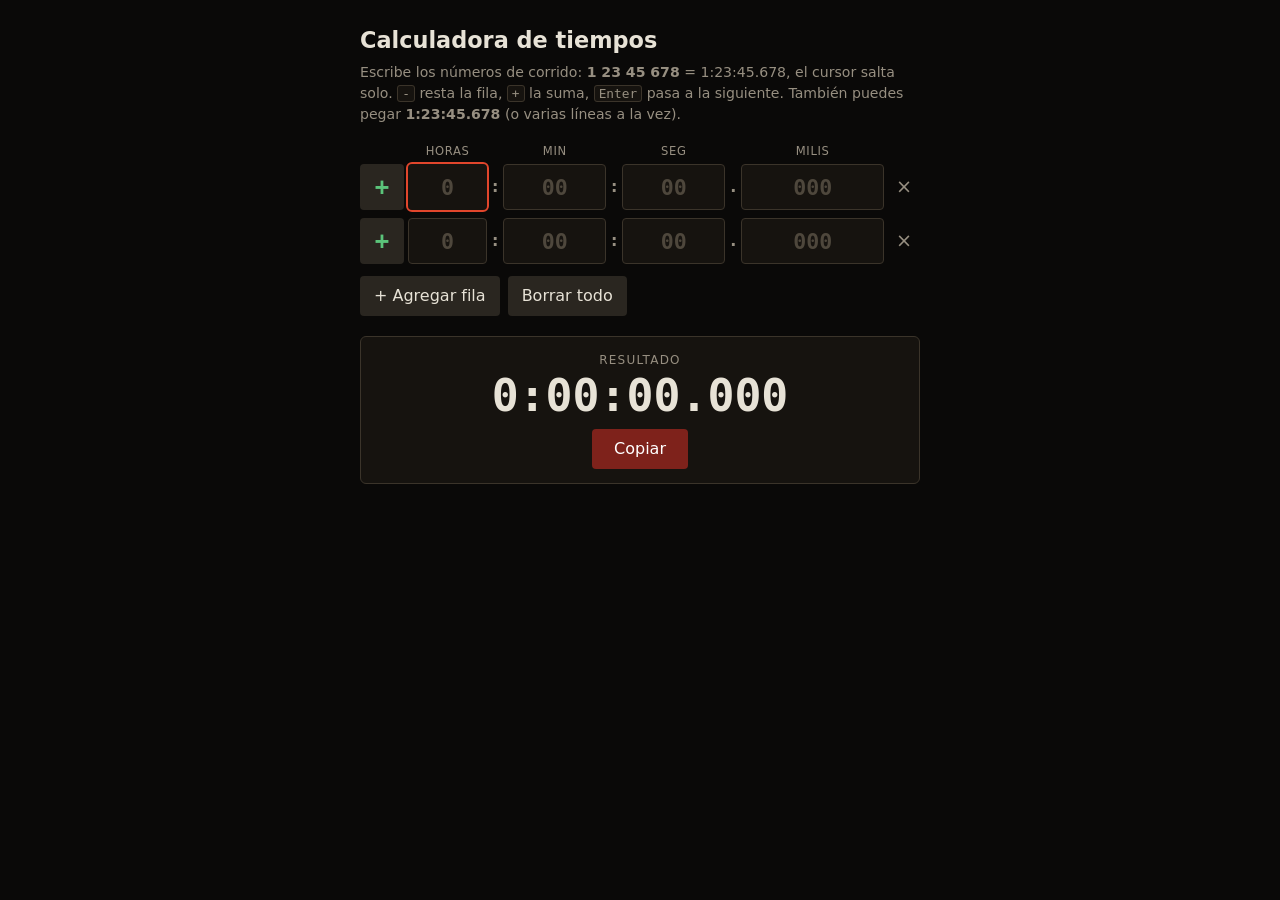
==== calc/index.html @ 0d4086e6 "Calculadora de tiempos para speedrun (calc/) Co-Authored-By: Claude Sonnet 5.5 <noreply@anthropic.co" ====
<!doctype html>
<html lang="es"><head><meta charset="utf-8"><title>Calculadora de tiempos - Ditman Cup</title>
<meta name="viewport" content="width=device-width, initial-scale=1"><meta name="robots" content="noindex">
<style>
:root { --bg: #0A0908; --panel: #16130F; --line: #3B342A; --ink: #E7E2D6; --mut: #978F81; --red: #E1462C; --dred: #7E221B; --green: #5BC47A; }
* { box-sizing: border-box; }
body { margin: 0; padding: 24px 16px 48px; background: var(--bg); color: var(--ink); font: 16px/1.5 system-ui, sans-serif; }
main { max-width: 560px; margin: 0 auto; }
h1 { margin: 0 0 4px; font-size: 1.4rem; }
p.help { margin: 0 0 18px; color: var(--mut); font-size: .88rem; }
kbd { font: .8rem Consolas, monospace; border: 1px solid var(--line); background: var(--panel); padding: 0 4px; border-radius: 3px; }
.row, .head { display: grid; grid-template-columns: 44px 1fr 8px 1.3fr 8px 1.3fr 8px 1.8fr 32px; align-items: center; gap: 4px; }
.row { margin-bottom: 8px; }
.head { color: var(--mut); font-size: .72rem; text-transform: uppercase; letter-spacing: .06em; text-align: center; margin-bottom: 4px; }
.row input { width: 100%; min-width: 0; height: 46px; text-align: center; background: var(--panel); color: var(--ink); border: 1px solid var(--line); border-radius: 4px; font: 700 1.35rem Consolas, ui-monospace, monospace; }
.row input:focus { outline: 2px solid var(--red); border-color: transparent; }
.row input::placeholder { color: #4E473C; }
.sep { text-align: center; color: var(--mut); font-weight: 700; }
button { font: inherit; cursor: pointer; border: 0; border-radius: 4px; color: var(--ink); background: #2A2620; }
button:focus-visible { outline: 2px solid var(--red); }
.op { height: 46px; font: 700 1.5rem Consolas, monospace; color: var(--green); }
.op.minus { color: var(--red); background: #2B1512; }
.del { height: 46px; color: var(--mut); background: transparent; font-size: 1.2rem; }
.actions { display: flex; gap: 8px; flex-wrap: wrap; margin: 12px 0 20px; }
.actions button { padding: 8px 14px; }
.total { border: 1px solid var(--line); background: var(--panel); border-radius: 6px; padding: 14px 16px; text-align: center; }
.total .lbl { color: var(--mut); font-size: .75rem; text-transform: uppercase; letter-spacing: .1em; }
.total .num { font: 700 2.8rem/1.2 Consolas, ui-monospace, monospace; font-variant-numeric: tabular-nums; overflow-wrap: anywhere; }
.total .num.neg { color: var(--red); }
.total button { padding: 8px 22px; background: var(--dred); color: #fff; margin-top: 6px; }
@media (max-width: 420px) { .row, .head { grid-template-columns: 38px 1fr 6px 1.3fr 6px 1.3fr 6px 1.7fr 24px; gap: 2px; } .row input { font-size: 1.1rem; } .total .num { font-size: 2.1rem; } }
</style></head>
<body><main>
<h1>Calculadora de tiempos</h1>
<p class="help">Escribe los números de corrido: <b>1 23 45 678</b> = 1:23:45.678, el cursor salta solo. <kbd>-</kbd> resta la fila, <kbd>+</kbd> la suma, <kbd>Enter</kbd> pasa a la siguiente. También puedes pegar <b>1:23:45.678</b> (o varias líneas a la vez).</p>

<div class="head"><span></span><span>Horas</span><span></span><span>Min</span><span></span><span>Seg</span><span></span><span>Milis</span><span></span></div>
<div id="rows"></div>

<div class="actions">
  <button type="button" id="add">+ Agregar fila</button>
  <button type="button" id="clear">Borrar todo</button>
</div>

<div class="total">
  <div class="lbl">Resultado</div>
  <div class="num" id="total" aria-live="polite">0:00:00.000</div>
  <button type="button" id="copy">Copiar</button>
</div>
</main>
<script>
(function () {
  var KEY = 'ditman.calc.rows';
  var MAX = [1, 2, 2, 3], PH = ['0', '00', '00', '000'], LBL = ['Horas', 'Minutos', 'Segundos', 'Milisegundos'];
  var host = document.getElementById('rows'), totalEl = document.getElementById('total');

  function rows() { return Array.prototype.slice.call(host.children); }
  function inputs(row) { return Array.prototype.slice.call(row.querySelectorAll('input')); }
  function setOp(row, minus) {
    var b = row.querySelector('.op');
    b.classList.toggle('minus', minus); b.textContent = minus ? '−' : '+';
    b.setAttribute('aria-label', minus ? 'Esta fila resta' : 'Esta fila suma');
    update();
  }

  function addRow(data) {
    var row = document.createElement('div'); row.className = 'row';
    var op = document.createElement('button'); op.type = 'button'; op.className = 'op'; op.tabIndex = -1;
    op.onclick = function () { setOp(row, !op.classList.contains('minus')); };
    row.appendChild(op);
    MAX.forEach(function (max, i) {
      if (i) { var sp = document.createElement('span'); sp.className = 'sep'; sp.textContent = i === 3 ? '.' : ':'; row.appendChild(sp); }
      var inp = document.createElement('input');
      inp.type = 'text'; inp.inputMode = 'numeric'; inp.autocomplete = 'off'; inp.placeholder = PH[i];
      inp.setAttribute('aria-label', LBL[i]);
      if (data && data.v) inp.value = data.v[i] || '';
      // seleccionar al instante (sin esperar) para no pisar lo que se escribe rapido; mouseup no debe deshacer la seleccion
      inp.addEventListener('focus', function () { inp.select(); });
      inp.addEventListener('mouseup', function (e) { e.preventDefault(); });
      inp.addEventListener('input', function () { onInput(row, inp, i); });
      inp.addEventListener('keydown', function (e) { onKey(e, row, inp, i); });
      inp.addEventListener('blur', function () { pad(inp, i); });
      inp.addEventListener('paste', function (e) { onPaste(e, row); });
      row.appendChild(inp);
    });
    var del = document.createElement('button'); del.type = 'button'; del.className = 'del'; del.textContent = '×'; del.tabIndex = -1;
    del.setAttribute('aria-label', 'Quitar fila');
    del.onclick = function () {
      if (rows().length > 1) row.remove(); else inputs(row).forEach(function (x) { x.value = ''; });
      update();
    };
    row.appendChild(del);
    host.appendChild(row);
    setOp(row, !!(data && data.m));
    return row;
  }

  // Los milisegundos son decimales (5 = .500); minutos y segundos son enteros (5 = 05)
  function pad(inp, i) {
    if (inp.value === '') return;
    if (i === 3) inp.value = (inp.value + '000').slice(0, 3);
    else if (i > 0 && inp.value.length < 2) inp.value = '0' + inp.value;
    update();
  }

  function focusField(rowIndex, i) {
    var r = rows()[rowIndex];
    if (r) inputs(r)[i].focus();
  }
  function next(row, i) {
    var idx = rows().indexOf(row);
    if (i < 3) { focusField(idx, i + 1); return; }
    if (idx === rows().length - 1) addRow();
    focusField(idx + 1, 0);
  }
  function prev(row, i) {
    var idx = rows().indexOf(row);
    if (i > 0) focusField(idx, i - 1); else if (idx > 0) focusField(idx - 1, 3);
  }

  function onInput(row, inp, i) {
    var raw = inp.value;
    if (/[-−]/.test(raw)) setOp(row, true); else if (/\+/.test(raw)) setOp(row, false);
    var sep = /[:.,; ]$/.test(raw);
    var all = raw.replace(/\D/g, ''), v = all.slice(0, MAX[i]), rest = all.slice(MAX[i]);
    inp.value = v;
    update();
    // si llegan varios digitos de golpe (teclado del celular, dictado), el sobrante sigue en el campo siguiente
    if (rest) {
      next(row, i);
      var a = document.activeElement, r = a.parentNode;
      a.value = rest; onInput(r, a, inputs(r).indexOf(a));
      return;
    }
    if (sep) { if (v !== '') { pad(inp, i); next(row, i); } return; }
    // 6-9 no pueden ser la decena de minutos o segundos: se completa solo (7 -> 07)
    if ((i === 1 || i === 2) && v.length === 1 && Number(v) > 5) { pad(inp, i); next(row, i); return; }
    if (v.length === MAX[i]) next(row, i);
  }

  function onKey(e, row, inp, i) {
    var idx = rows().indexOf(row);
    if (e.key === '-' || e.key === '+') { e.preventDefault(); setOp(row, e.key === '-'); }
    else if (e.key === 'Enter') { e.preventDefault(); pad(inp, i); next(row, 3); }
    else if (e.key === 'Backspace' && inp.value === '') { e.preventDefault(); prev(row, i); }
    else if (e.key === 'ArrowUp') { e.preventDefault(); focusField(idx - 1, i); }
    else if (e.key === 'ArrowDown') { e.preventDefault(); focusField(idx + 1, i); }
  }

  // Acepta 1:23:45.678, 23:45.67, 45.5, "1h 23m 45s 678ms", con + o - delante
  function parse(text) {
    var t = text.trim(), minus = /^[-−]/.test(t);
    t = t.replace(/^[-−+]\s*/, '');
    var m = t.match(/^(?:(\d+)\s*h)?\s*(?:(\d+)\s*m(?!s))?\s*(?:(\d+)\s*s)?\s*(?:(\d+)\s*ms)?$/i);
    var h, mi, s, ms;
    if (m && t) { h = m[1]; mi = m[2]; s = m[3]; ms = m[4] ? ('00' + m[4]).slice(-3) : ''; }
    else {
      m = t.match(/^(?:(?:(\d+):)?(\d{1,2}):)?(\d{1,2})(?:[.,](\d+))?$/);
      if (!m) return null;
      h = m[1]; mi = m[2]; s = m[3]; ms = m[4] ? (m[4] + '000').slice(0, 3) : '';
    }
    var two = function (x) { return ('0' + (x || '0')).slice(-2); };
    return { m: minus, v: [String(Number(h || 0)), two(mi), two(s), ms || '000'] };
  }

  function onPaste(e, row) {
    var text = (e.clipboardData || window.clipboardData).getData('text');
    if (!/[:.,hms\n]/i.test(text)) return; // un número suelto se pega normal en el campo
    var list = text.split(/[\r\n]+/).map(function (l) { return l.trim(); }).filter(Boolean).map(parse).filter(Boolean);
    if (!list.length) return;
    e.preventDefault();
    var idx = rows().indexOf(row);
    list.forEach(function (d, k) {
      var r = rows()[idx + k] || addRow();
      inputs(r).forEach(function (x, i) { x.value = d.v[i]; });
      setOp(r, d.m);
    });
    var after = idx + list.length;
    if (!rows()[after]) addRow();
    focusField(after, 0);
  }

  function rowMs(row) {
    var f = inputs(row).map(function (x) { return x.value; });
    return Number(f[0] || 0) * 3600000 + Number(f[1] || 0) * 60000 + Number(f[2] || 0) * 1000 + Number((f[3] + '000').slice(0, 3));
  }
  function format(ms) {
    var neg = ms < 0; ms = Math.abs(ms);
    var h = Math.floor(ms / 3600000), m = Math.floor(ms % 3600000 / 60000), s = Math.floor(ms % 60000 / 1000), z = ms % 1000;
    return (neg ? '−' : '') + h + ':' + ('0' + m).slice(-2) + ':' + ('0' + s).slice(-2) + '.' + ('00' + z).slice(-3);
  }
  function update() {
    var sum = rows().reduce(function (a, r) { return a + (r.querySelector('.op').classList.contains('minus') ? -1 : 1) * rowMs(r); }, 0);
    totalEl.textContent = format(sum);
    totalEl.classList.toggle('neg', sum < 0);
    try {
      localStorage.setItem(KEY, JSON.stringify(rows().map(function (r) {
        return { m: r.querySelector('.op').classList.contains('minus'), v: inputs(r).map(function (x) { return x.value; }) };
      })));
    } catch (e) {}
  }

  document.getElementById('add').onclick = function () { inputs(addRow())[0].focus(); };
  document.getElementById('clear').onclick = function () {
    host.innerHTML = ''; addRow(); addRow(); focusField(0, 0);
  };
  var copy = document.getElementById('copy');
  copy.onclick = function () {
    var done = function (ok) { copy.textContent = ok ? 'Copiado' : 'No se pudo copiar'; setTimeout(function () { copy.textContent = 'Copiar'; }, 1500); };
    try { navigator.clipboard.writeText(totalEl.textContent.replace('−', '-')).then(function () { done(true); }, function () { done(false); }); } catch (e) { done(false); }
  };

  var saved = null;
  try { saved = JSON.parse(localStorage.getItem(KEY) || 'null'); } catch (e) {}
  if (saved && saved.length) saved.forEach(addRow); else { addRow(); addRow(); }
  focusField(0, 0);
})();
</script>
</body></html>
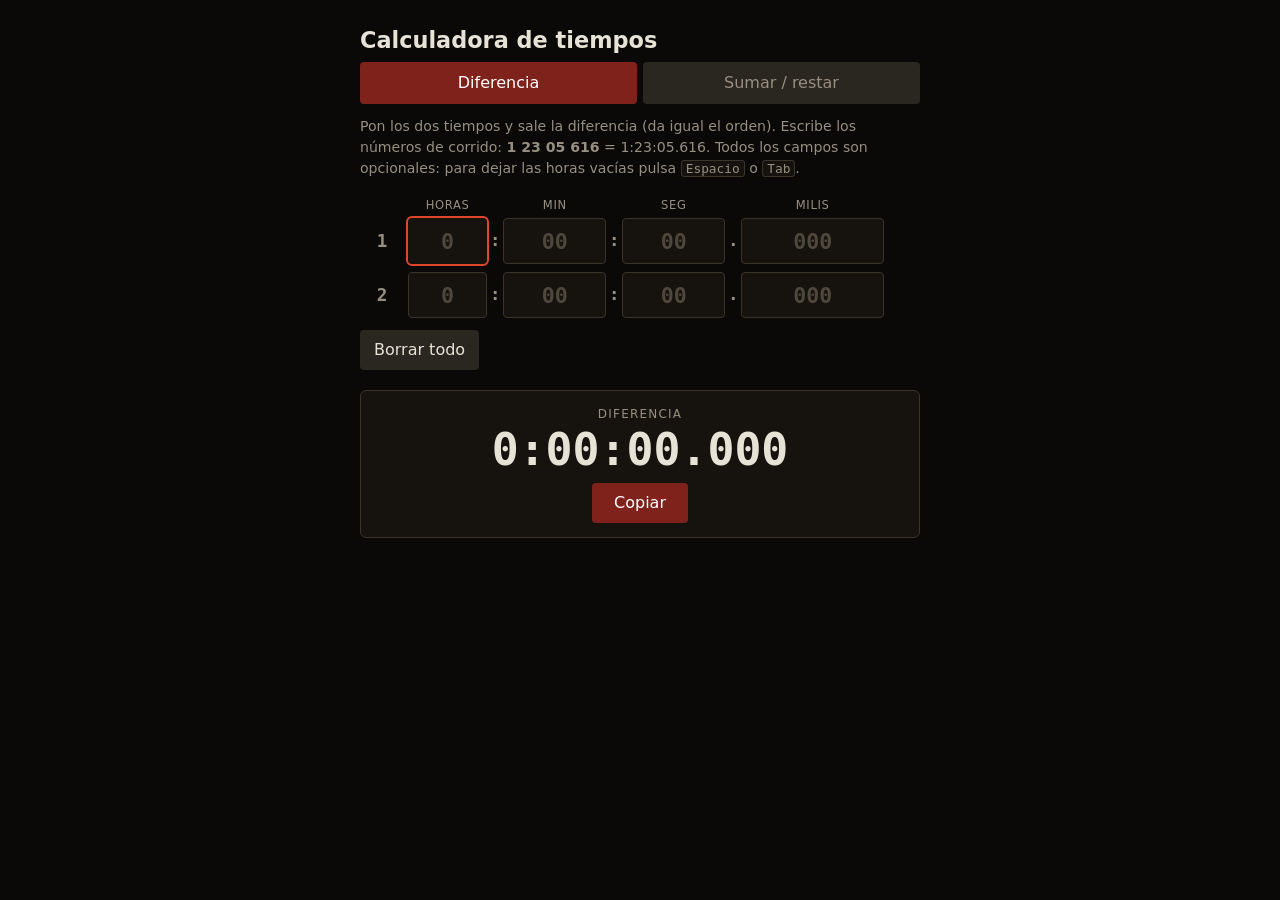
==== commit 45e5d9c4: "Calculadora: modo Diferencia entre dos tiempos (por defecto) Co-Authored-By: Claude Sonnet 5.5 <nore" ====
--- a/calc/index.html
+++ b/calc/index.html
@@ -20,6 +20,11 @@
 button:focus-visible { outline: 2px solid var(--red); }
 .op { height: 46px; font: 700 1.5rem Consolas, monospace; color: var(--green); }
 .op.minus { color: var(--red); background: #2B1512; }
+.tabs { display: flex; gap: 6px; margin: 0 0 12px; }
+.tabs button { flex: 1; padding: 9px 8px; color: var(--mut); }
+.tabs button[aria-selected="true"] { background: var(--dred); color: #fff; }
+body.diff .op { color: var(--mut); background: transparent; font-size: 1.1rem; cursor: default; }
+body.diff .del, body.diff #add, body.diff .only-sum, body:not(.diff) .only-diff { display: none; }
 .del { height: 46px; color: var(--mut); background: transparent; font-size: 1.2rem; }
 .actions { display: flex; gap: 8px; flex-wrap: wrap; margin: 12px 0 20px; }
 .actions button { padding: 8px 14px; }
@@ -32,7 +37,12 @@
 </style></head>
 <body><main>
 <h1>Calculadora de tiempos</h1>
-<p class="help">Escribe los números de corrido: <b>1 23 45 678</b> = 1:23:45.678, el cursor salta solo. <kbd>-</kbd> resta la fila, <kbd>+</kbd> la suma, <kbd>Enter</kbd> pasa a la siguiente. También puedes pegar <b>1:23:45.678</b> (o varias líneas a la vez).</p>
+<div class="tabs" role="tablist">
+  <button type="button" role="tab" id="tab-diff">Diferencia</button>
+  <button type="button" role="tab" id="tab-sum">Sumar / restar</button>
+</div>
+<p class="help only-diff">Pon los dos tiempos y sale la diferencia (da igual el orden). Escribe los números de corrido: <b>1 23 05 616</b> = 1:23:05.616. Todos los campos son opcionales: para dejar las horas vacías pulsa <kbd>Espacio</kbd> o <kbd>Tab</kbd>.</p>
+<p class="help only-sum">Escribe los números de corrido: <b>1 23 45 678</b> = 1:23:45.678, el cursor salta solo. <kbd>-</kbd> resta la fila, <kbd>+</kbd> la suma, <kbd>Enter</kbd> pasa a la siguiente. También puedes pegar <b>1:23:45.678</b> (o varias líneas a la vez).</p>
 
 <div class="head"><span></span><span>Horas</span><span></span><span>Min</span><span></span><span>Seg</span><span></span><span>Milis</span><span></span></div>
 <div id="rows"></div>
@@ -43,21 +53,23 @@
 </div>
 
 <div class="total">
-  <div class="lbl">Resultado</div>
+  <div class="lbl" id="lbl">Diferencia</div>
   <div class="num" id="total" aria-live="polite">0:00:00.000</div>
   <button type="button" id="copy">Copiar</button>
 </div>
 </main>
 <script>
 (function () {
-  var KEY = 'ditman.calc.rows';
+  var KEYS = { sum: 'ditman.calc.rows', diff: 'ditman.calc.diff' }, MODEKEY = 'ditman.calc.mode', diff = true;
   var MAX = [1, 2, 2, 3], PH = ['0', '00', '00', '000'], LBL = ['Horas', 'Minutos', 'Segundos', 'Milisegundos'];
+  var loading = false;
   var host = document.getElementById('rows'), totalEl = document.getElementById('total');
 
   function rows() { return Array.prototype.slice.call(host.children); }
   function inputs(row) { return Array.prototype.slice.call(row.querySelectorAll('input')); }
   function setOp(row, minus) {
     var b = row.querySelector('.op');
+    if (diff) { b.classList.remove('minus'); b.textContent = rows().indexOf(row) + 1; b.setAttribute('aria-label', 'Tiempo ' + b.textContent); update(); return; }
     b.classList.toggle('minus', minus); b.textContent = minus ? '−' : '+';
     b.setAttribute('aria-label', minus ? 'Esta fila resta' : 'Esta fila suma');
     update();
@@ -66,7 +78,7 @@
   function addRow(data) {
     var row = document.createElement('div'); row.className = 'row';
     var op = document.createElement('button'); op.type = 'button'; op.className = 'op'; op.tabIndex = -1;
-    op.onclick = function () { setOp(row, !op.classList.contains('minus')); };
+    op.onclick = function () { if (!diff) setOp(row, !op.classList.contains('minus')); };
     row.appendChild(op);
     MAX.forEach(function (max, i) {
       if (i) { var sp = document.createElement('span'); sp.className = 'sep'; sp.textContent = i === 3 ? '.' : ':'; row.appendChild(sp); }
@@ -110,7 +122,7 @@
   function next(row, i) {
     var idx = rows().indexOf(row);
     if (i < 3) { focusField(idx, i + 1); return; }
-    if (idx === rows().length - 1) addRow();
+    if (idx === rows().length - 1) { if (diff) return; addRow(); }
     focusField(idx + 1, 0);
   }
   function prev(row, i) {
@@ -129,10 +141,12 @@
     if (rest) {
       next(row, i);
       var a = document.activeElement, r = a.parentNode;
+      if (a === inp) return; // no hay mas campos
       a.value = rest; onInput(r, a, inputs(r).indexOf(a));
       return;
     }
-    if (sep) { if (v !== '') { pad(inp, i); next(row, i); } return; }
+    // espacio, punto o dos puntos: pasa al siguiente (en un campo vacio sirve para saltarlo)
+    if (sep) { pad(inp, i); next(row, i); return; }
     // 6-9 no pueden ser la decena de minutos o segundos: se completa solo (7 -> 07)
     if ((i === 1 || i === 2) && v.length === 1 && Number(v) > 5) { pad(inp, i); next(row, i); return; }
     if (v.length === MAX[i]) next(row, i);
@@ -171,12 +185,13 @@
     e.preventDefault();
     var idx = rows().indexOf(row);
     list.forEach(function (d, k) {
-      var r = rows()[idx + k] || addRow();
+      var r = rows()[idx + k] || (diff ? null : addRow());
+      if (!r) return;
       inputs(r).forEach(function (x, i) { x.value = d.v[i]; });
       setOp(r, d.m);
     });
     var after = idx + list.length;
-    if (!rows()[after]) addRow();
+    if (!rows()[after] && !diff) addRow();
     focusField(after, 0);
   }
 
@@ -190,11 +205,14 @@
     return (neg ? '−' : '') + h + ':' + ('0' + m).slice(-2) + ':' + ('0' + s).slice(-2) + '.' + ('00' + z).slice(-3);
   }
   function update() {
-    var sum = rows().reduce(function (a, r) { return a + (r.querySelector('.op').classList.contains('minus') ? -1 : 1) * rowMs(r); }, 0);
+    var list = rows();
+    var sum = diff ? Math.abs((list[0] ? rowMs(list[0]) : 0) - (list[1] ? rowMs(list[1]) : 0))
+      : list.reduce(function (a, r) { return a + (r.querySelector('.op').classList.contains('minus') ? -1 : 1) * rowMs(r); }, 0);
     totalEl.textContent = format(sum);
     totalEl.classList.toggle('neg', sum < 0);
     try {
-      localStorage.setItem(KEY, JSON.stringify(rows().map(function (r) {
+      if (loading) return;
+      localStorage.setItem(KEYS[diff ? 'diff' : 'sum'], JSON.stringify(rows().map(function (r) {
         return { m: r.querySelector('.op').classList.contains('minus'), v: inputs(r).map(function (x) { return x.value; }) };
       })));
     } catch (e) {}
@@ -202,7 +220,7 @@
 
   document.getElementById('add').onclick = function () { inputs(addRow())[0].focus(); };
   document.getElementById('clear').onclick = function () {
-    host.innerHTML = ''; addRow(); addRow(); focusField(0, 0);
+    host.innerHTML = ''; addRow(); addRow(); update(); focusField(0, 0);
   };
   var copy = document.getElementById('copy');
   copy.onclick = function () {
@@ -210,10 +228,26 @@
     try { navigator.clipboard.writeText(totalEl.textContent.replace('−', '-')).then(function () { done(true); }, function () { done(false); }); } catch (e) { done(false); }
   };
 
-  var saved = null;
-  try { saved = JSON.parse(localStorage.getItem(KEY) || 'null'); } catch (e) {}
-  if (saved && saved.length) saved.forEach(addRow); else { addRow(); addRow(); }
-  focusField(0, 0);
+  function load(isDiff) {
+    diff = isDiff; loading = true;
+    document.body.classList.toggle('diff', diff);
+    document.getElementById('tab-diff').setAttribute('aria-selected', String(diff));
+    document.getElementById('tab-sum').setAttribute('aria-selected', String(!diff));
+    document.getElementById('lbl').textContent = diff ? 'Diferencia' : 'Resultado';
+    var saved = null;
+    try { saved = JSON.parse(localStorage.getItem(KEYS[diff ? 'diff' : 'sum']) || 'null'); } catch (e) {}
+    host.innerHTML = '';
+    if (saved && saved.length) (diff ? saved.slice(0, 2) : saved).forEach(addRow);
+    while (rows().length < 2) addRow();
+    loading = false; update();
+    try { localStorage.setItem(MODEKEY, diff ? 'diff' : 'sum'); } catch (e) {}
+    focusField(0, 0);
+  }
+  document.getElementById('tab-diff').onclick = function () { load(true); };
+  document.getElementById('tab-sum').onclick = function () { load(false); };
+  var mode = null;
+  try { mode = localStorage.getItem(MODEKEY); } catch (e) {}
+  load(mode !== 'sum');
 })();
 </script>
 </body></html>
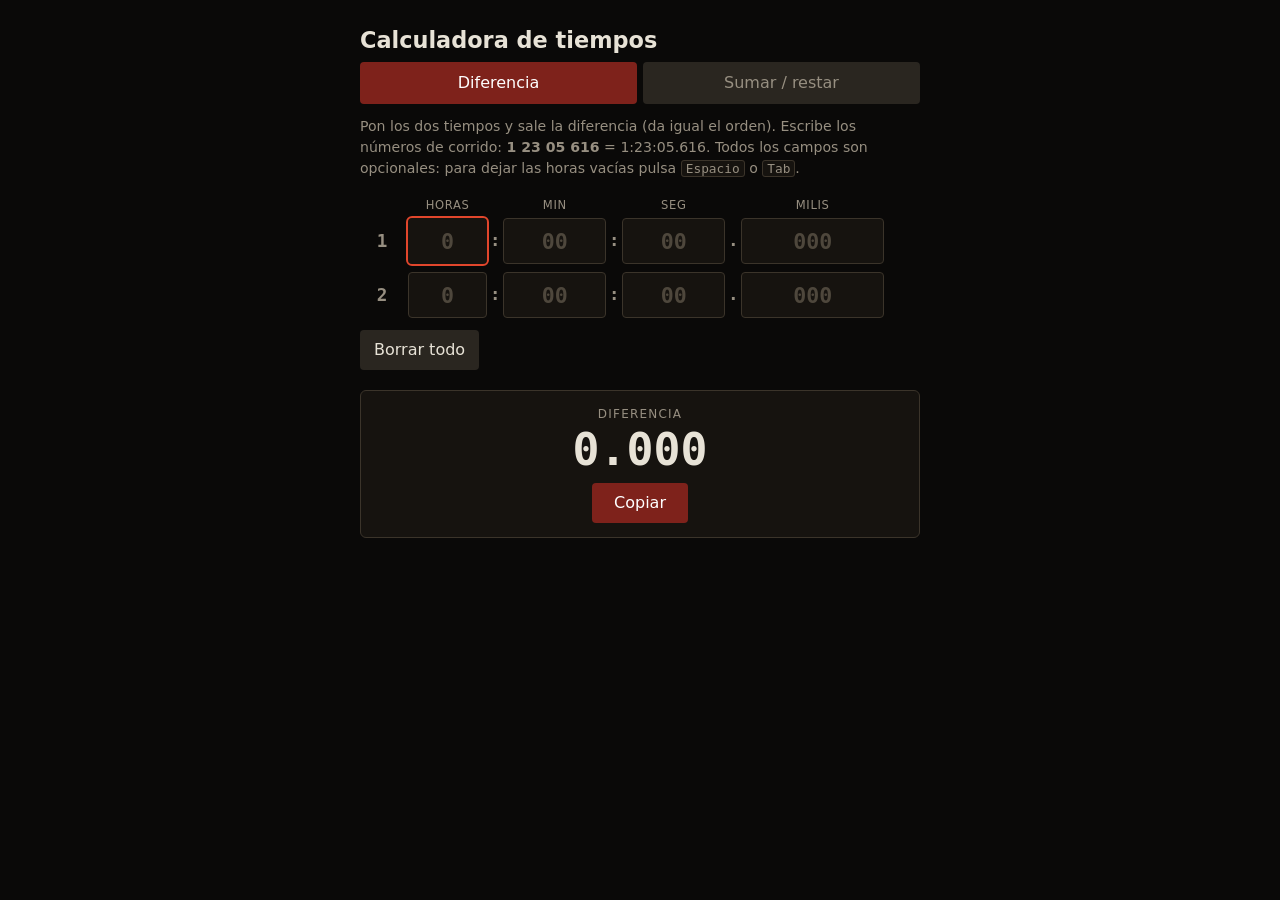
==== commit d631a3f3: "Calculadora: resultado con formato adaptable Co-Authored-By: Claude Sonnet 5.5 <noreply@anthropic.co" ====
--- a/calc/index.html
+++ b/calc/index.html
@@ -54,7 +54,7 @@
 
 <div class="total">
   <div class="lbl" id="lbl">Diferencia</div>
-  <div class="num" id="total" aria-live="polite">0:00:00.000</div>
+  <div class="num" id="total" aria-live="polite">0.000</div>
   <button type="button" id="copy">Copiar</button>
 </div>
 </main>
@@ -202,7 +202,10 @@
   function format(ms) {
     var neg = ms < 0; ms = Math.abs(ms);
     var h = Math.floor(ms / 3600000), m = Math.floor(ms % 3600000 / 60000), s = Math.floor(ms % 60000 / 1000), z = ms % 1000;
-    return (neg ? '−' : '') + h + ':' + ('0' + m).slice(-2) + ':' + ('0' + s).slice(-2) + '.' + ('00' + z).slice(-3);
+    // formato adaptable: solo las partes que hacen falta (10.133, 24:12.383, 1:23:05.616)
+    var two = function (x) { return ('0' + x).slice(-2); };
+    var body = h ? h + ':' + two(m) + ':' + two(s) : m ? m + ':' + two(s) : String(s);
+    return (neg ? '−' : '') + body + '.' + ('00' + z).slice(-3);
   }
   function update() {
     var list = rows();
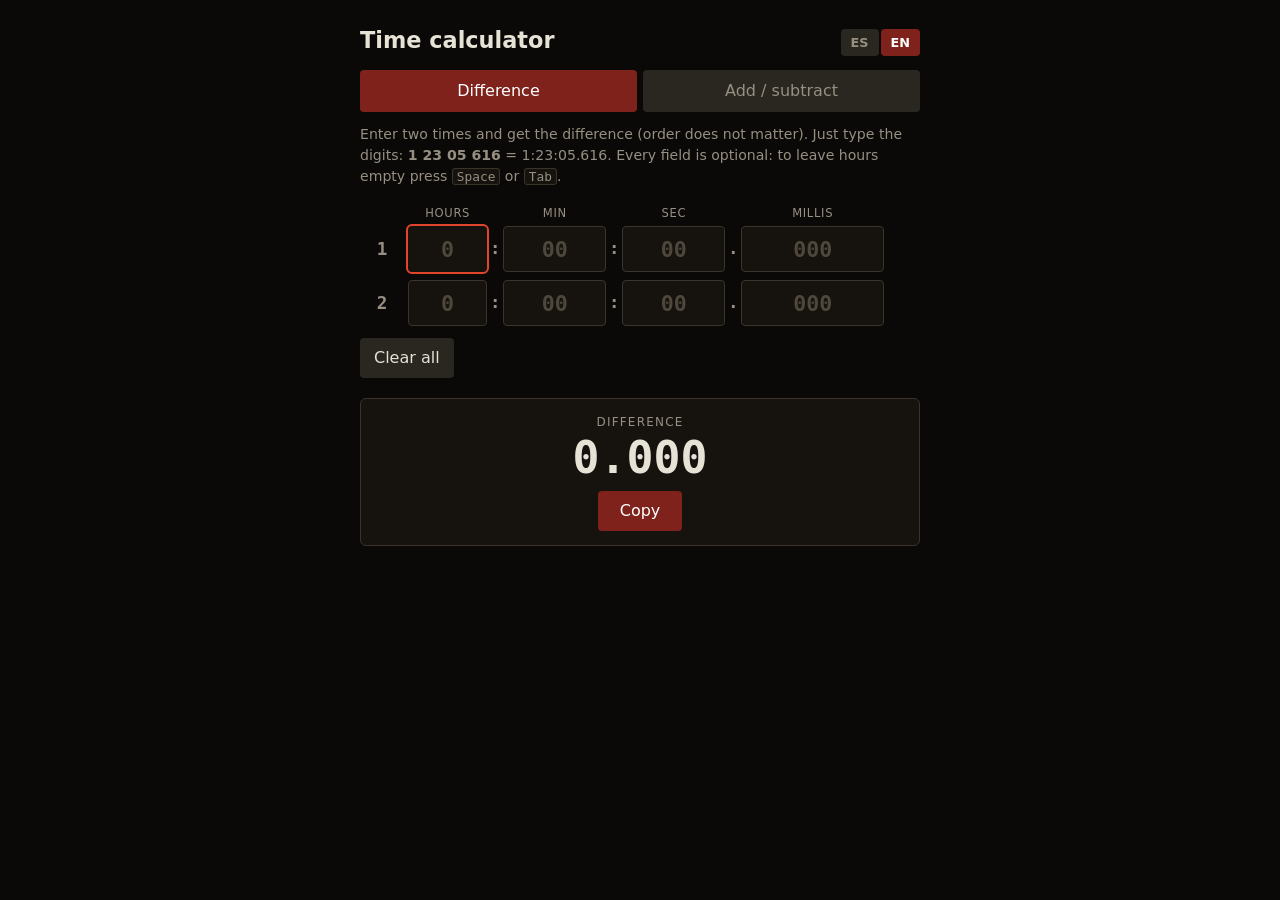
==== commit 51e4be7e: "Calculadora: version en ingles (selector ES/EN y ?lang=en) Co-Authored-By: Claude Sonnet 5.5 <norepl" ====
--- a/calc/index.html
+++ b/calc/index.html
@@ -7,6 +7,10 @@
 body { margin: 0; padding: 24px 16px 48px; background: var(--bg); color: var(--ink); font: 16px/1.5 system-ui, sans-serif; }
 main { max-width: 560px; margin: 0 auto; }
 h1 { margin: 0 0 4px; font-size: 1.4rem; }
+.top { display: flex; align-items: center; justify-content: space-between; gap: 12px; flex-wrap: wrap; margin-bottom: 8px; }
+.lang { display: flex; gap: 2px; }
+.lang button { padding: 4px 10px; font-size: .8rem; font-weight: 700; color: var(--mut); }
+.lang button[aria-pressed="true"] { background: var(--dred); color: #fff; }
 p.help { margin: 0 0 18px; color: var(--mut); font-size: .88rem; }
 kbd { font: .8rem Consolas, monospace; border: 1px solid var(--line); background: var(--panel); padding: 0 4px; border-radius: 3px; }
 .row, .head { display: grid; grid-template-columns: 44px 1fr 8px 1.3fr 8px 1.3fr 8px 1.8fr 32px; align-items: center; gap: 4px; }
@@ -36,32 +40,40 @@
 @media (max-width: 420px) { .row, .head { grid-template-columns: 38px 1fr 6px 1.3fr 6px 1.3fr 6px 1.7fr 24px; gap: 2px; } .row input { font-size: 1.1rem; } .total .num { font-size: 2.1rem; } }
 </style></head>
 <body><main>
-<h1>Calculadora de tiempos</h1>
+<div class="top">
+  <h1 data-i18n="h1">Calculadora de tiempos</h1>
+  <div class="lang"><button type="button" id="lang-es" lang="es">ES</button><button type="button" id="lang-en" lang="en">EN</button></div>
+</div>
 <div class="tabs" role="tablist">
-  <button type="button" role="tab" id="tab-diff">Diferencia</button>
-  <button type="button" role="tab" id="tab-sum">Sumar / restar</button>
-</div>
-<p class="help only-diff">Pon los dos tiempos y sale la diferencia (da igual el orden). Escribe los números de corrido: <b>1 23 05 616</b> = 1:23:05.616. Todos los campos son opcionales: para dejar las horas vacías pulsa <kbd>Espacio</kbd> o <kbd>Tab</kbd>.</p>
-<p class="help only-sum">Escribe los números de corrido: <b>1 23 45 678</b> = 1:23:45.678, el cursor salta solo. <kbd>-</kbd> resta la fila, <kbd>+</kbd> la suma, <kbd>Enter</kbd> pasa a la siguiente. También puedes pegar <b>1:23:45.678</b> (o varias líneas a la vez).</p>
-
-<div class="head"><span></span><span>Horas</span><span></span><span>Min</span><span></span><span>Seg</span><span></span><span>Milis</span><span></span></div>
+  <button type="button" role="tab" id="tab-diff" data-i18n="tabDiff">Diferencia</button>
+  <button type="button" role="tab" id="tab-sum" data-i18n="tabSum">Sumar / restar</button>
+</div>
+<p class="help only-diff" data-i18n="helpDiff">Pon los dos tiempos y sale la diferencia (da igual el orden). Escribe los números de corrido: <b>1 23 05 616</b> = 1:23:05.616. Todos los campos son opcionales: para dejar las horas vacías pulsa <kbd>Espacio</kbd> o <kbd>Tab</kbd>.</p>
+<p class="help only-sum" data-i18n="helpSum">Escribe los números de corrido: <b>1 23 45 678</b> = 1:23:45.678, el cursor salta solo. <kbd>-</kbd> resta la fila, <kbd>+</kbd> la suma, <kbd>Enter</kbd> pasa a la siguiente. También puedes pegar <b>1:23:45.678</b> (o varias líneas a la vez).</p>
+
+<div class="head"><span></span><span data-i18n="hH">Horas</span><span></span><span data-i18n="hM">Min</span><span></span><span data-i18n="hS">Seg</span><span></span><span data-i18n="hMs">Milis</span><span></span></div>
 <div id="rows"></div>
 
 <div class="actions">
-  <button type="button" id="add">+ Agregar fila</button>
-  <button type="button" id="clear">Borrar todo</button>
+  <button type="button" id="add" data-i18n="add">+ Agregar fila</button>
+  <button type="button" id="clear" data-i18n="clear">Borrar todo</button>
 </div>
 
 <div class="total">
   <div class="lbl" id="lbl">Diferencia</div>
   <div class="num" id="total" aria-live="polite">0.000</div>
-  <button type="button" id="copy">Copiar</button>
+  <button type="button" id="copy" data-i18n="copy">Copiar</button>
 </div>
 </main>
 <script>
 (function () {
   var KEYS = { sum: 'ditman.calc.rows', diff: 'ditman.calc.diff' }, MODEKEY = 'ditman.calc.mode', diff = true;
-  var MAX = [1, 2, 2, 3], PH = ['0', '00', '00', '000'], LBL = ['Horas', 'Minutos', 'Segundos', 'Milisegundos'];
+  var MAX = [1, 2, 2, 3], PH = ['0', '00', '00', '000'];
+  // Idioma: ?lang=en|es manda; si no, lo ultimo elegido; si no, el del navegador
+  var LANGKEY = 'ditman.calc.lang', T = {
+    es: {"h1":"Calculadora de tiempos","tabDiff":"Diferencia","tabSum":"Sumar / restar","helpDiff":"Pon los dos tiempos y sale la diferencia (da igual el orden). Escribe los números de corrido: <b>1 23 05 616</b> = 1:23:05.616. Todos los campos son opcionales: para dejar las horas vacías pulsa <kbd>Espacio</kbd> o <kbd>Tab</kbd>.","helpSum":"Escribe los números de corrido: <b>1 23 45 678</b> = 1:23:45.678, el cursor salta solo. <kbd>-</kbd> resta la fila, <kbd>+</kbd> la suma, <kbd>Enter</kbd> pasa a la siguiente. También puedes pegar <b>1:23:45.678</b> (o varias líneas a la vez).","hH":"Horas","hM":"Min","hS":"Seg","hMs":"Milis","add":"+ Agregar fila","clear":"Borrar todo","copy":"Copiar","title":"Calculadora de tiempos - Ditman Cup","fields":["Horas","Minutos","Segundos","Milisegundos"],"time":"Tiempo","subRow":"Esta fila resta","addRow":"Esta fila suma","del":"Quitar fila","diffLbl":"Diferencia","sumLbl":"Resultado","copied":"Copiado","copyFail":"No se pudo copiar"},
+    en: {"h1":"Time calculator","tabDiff":"Difference","tabSum":"Add / subtract","helpDiff":"Enter two times and get the difference (order does not matter). Just type the digits: <b>1 23 05 616</b> = 1:23:05.616. Every field is optional: to leave hours empty press <kbd>Space</kbd> or <kbd>Tab</kbd>.","helpSum":"Just type the digits: <b>1 23 45 678</b> = 1:23:45.678, the cursor jumps on its own. <kbd>-</kbd> subtracts the row, <kbd>+</kbd> adds it, <kbd>Enter</kbd> goes to the next one. You can also paste <b>1:23:45.678</b> (or several lines at once).","hH":"Hours","hM":"Min","hS":"Sec","hMs":"Millis","add":"+ Add row","clear":"Clear all","copy":"Copy","title":"Time calculator - Ditman Cup","fields":["Hours","Minutes","Seconds","Milliseconds"],"time":"Time","subRow":"This row subtracts","addRow":"This row adds","del":"Remove row","diffLbl":"Difference","sumLbl":"Result","copied":"Copied","copyFail":"Could not copy"}
+  }, L = T.es;
   var loading = false;
   var host = document.getElementById('rows'), totalEl = document.getElementById('total');
 
@@ -69,9 +81,9 @@
   function inputs(row) { return Array.prototype.slice.call(row.querySelectorAll('input')); }
   function setOp(row, minus) {
     var b = row.querySelector('.op');
-    if (diff) { b.classList.remove('minus'); b.textContent = rows().indexOf(row) + 1; b.setAttribute('aria-label', 'Tiempo ' + b.textContent); update(); return; }
+    if (diff) { b.classList.remove('minus'); b.textContent = rows().indexOf(row) + 1; b.setAttribute('aria-label', L.time + ' ' + b.textContent); update(); return; }
     b.classList.toggle('minus', minus); b.textContent = minus ? '−' : '+';
-    b.setAttribute('aria-label', minus ? 'Esta fila resta' : 'Esta fila suma');
+    b.setAttribute('aria-label', minus ? L.subRow : L.addRow);
     update();
   }
 
@@ -84,7 +96,7 @@
       if (i) { var sp = document.createElement('span'); sp.className = 'sep'; sp.textContent = i === 3 ? '.' : ':'; row.appendChild(sp); }
       var inp = document.createElement('input');
       inp.type = 'text'; inp.inputMode = 'numeric'; inp.autocomplete = 'off'; inp.placeholder = PH[i];
-      inp.setAttribute('aria-label', LBL[i]);
+      inp.setAttribute('aria-label', L.fields[i]);
       if (data && data.v) inp.value = data.v[i] || '';
       // seleccionar al instante (sin esperar) para no pisar lo que se escribe rapido; mouseup no debe deshacer la seleccion
       inp.addEventListener('focus', function () { inp.select(); });
@@ -96,7 +108,7 @@
       row.appendChild(inp);
     });
     var del = document.createElement('button'); del.type = 'button'; del.className = 'del'; del.textContent = '×'; del.tabIndex = -1;
-    del.setAttribute('aria-label', 'Quitar fila');
+    del.setAttribute('aria-label', L.del);
     del.onclick = function () {
       if (rows().length > 1) row.remove(); else inputs(row).forEach(function (x) { x.value = ''; });
       update();
@@ -227,7 +239,7 @@
   };
   var copy = document.getElementById('copy');
   copy.onclick = function () {
-    var done = function (ok) { copy.textContent = ok ? 'Copiado' : 'No se pudo copiar'; setTimeout(function () { copy.textContent = 'Copiar'; }, 1500); };
+    var done = function (ok) { copy.textContent = ok ? L.copied : L.copyFail; setTimeout(function () { copy.textContent = L.copy; }, 1500); };
     try { navigator.clipboard.writeText(totalEl.textContent.replace('−', '-')).then(function () { done(true); }, function () { done(false); }); } catch (e) { done(false); }
   };
 
@@ -236,7 +248,7 @@
     document.body.classList.toggle('diff', diff);
     document.getElementById('tab-diff').setAttribute('aria-selected', String(diff));
     document.getElementById('tab-sum').setAttribute('aria-selected', String(!diff));
-    document.getElementById('lbl').textContent = diff ? 'Diferencia' : 'Resultado';
+    document.getElementById('lbl').textContent = diff ? L.diffLbl : L.sumLbl;
     var saved = null;
     try { saved = JSON.parse(localStorage.getItem(KEYS[diff ? 'diff' : 'sum']) || 'null'); } catch (e) {}
     host.innerHTML = '';
@@ -248,7 +260,27 @@
   }
   document.getElementById('tab-diff').onclick = function () { load(true); };
   document.getElementById('tab-sum').onclick = function () { load(false); };
-  var mode = null;
+  function setLang(lang, remember) {
+    L = T[lang];
+    document.documentElement.lang = lang;
+    document.title = L.title;
+    Array.prototype.forEach.call(document.querySelectorAll('[data-i18n]'), function (el) { el.innerHTML = L[el.getAttribute('data-i18n')]; });
+    document.getElementById('lang-es').setAttribute('aria-pressed', String(lang === 'es'));
+    document.getElementById('lang-en').setAttribute('aria-pressed', String(lang === 'en'));
+    if (remember) { try { localStorage.setItem(LANGKEY, lang); } catch (e) {} }
+  }
+  function switchLang(lang) {
+    setLang(lang, true);
+    try { var u = new URL(location.href); if (u.searchParams.has('lang')) { u.searchParams.set('lang', lang); history.replaceState(null, '', u); } } catch (e) {}
+    load(diff);
+  }
+  document.getElementById('lang-es').onclick = function () { switchLang('es'); };
+  document.getElementById('lang-en').onclick = function () { switchLang('en'); };
+
+  var lang = new URLSearchParams(location.search).get('lang'), mode = null;
+  if (!T[lang]) { try { lang = localStorage.getItem(LANGKEY); } catch (e) {} }
+  if (!T[lang]) lang = /^es/i.test(navigator.language || '') ? 'es' : 'en';
+  setLang(lang, false);
   try { mode = localStorage.getItem(MODEKEY); } catch (e) {}
   load(mode !== 'sum');
 })();
